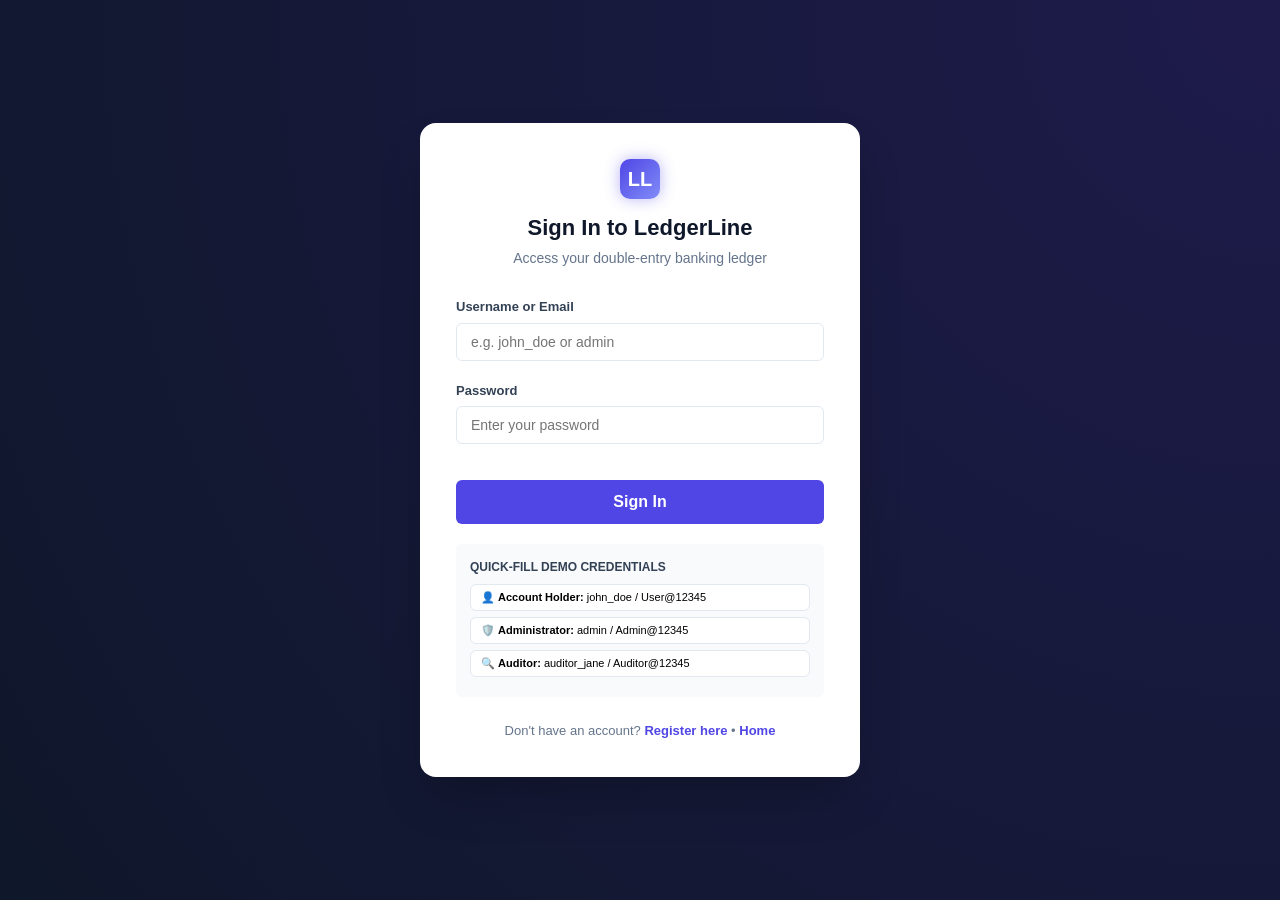
==== frontend/accounts.html @ 9b9c0b4f "feat(frontend): implement responsive digital banking dashboard UI and pages" ====
<!DOCTYPE html>
<html lang="en">
<head>
    <meta charset="UTF-8">
    <meta name="viewport" content="width=device-width, initial-scale=1.0">
    <title>Account Management | LedgerLine Financial Platform</title>
    <link rel="stylesheet" href="css/style.css">
    <link rel="icon" href="data:image/svg+xml,<svg xmlns='http://www.w3.org/2000/svg' viewBox='0 0 100 100'><text y='.9em' font-size='90'>⚖️</text></svg>">
</head>
<body>
    <div class="app-container">
        <!-- Sidebar Navigation -->
        <aside class="sidebar" id="sidebar">
            <div class="sidebar-header">
                <div class="logo-badge">LL</div>
                <div class="logo-text">
                    <h2>LEDGERLINE</h2>
                    <span>Banking Core</span>
                </div>
            </div>
            
            <nav class="sidebar-nav" id="sidebar-nav">
                <!-- Dynamically generated based on user role -->
            </nav>

            <div class="sidebar-footer">
                <div class="user-profile-badge">
                    <div class="user-avatar" id="user-display-avatar">U</div>
                    <div class="user-info">
                        <div class="user-name" id="user-display-name">Loading...</div>
                        <div class="user-role-badge" id="user-display-role">Account Holder</div>
                    </div>
                </div>
            </div>
        </aside>

        <!-- Main Wrapper -->
        <div class="main-wrapper" style="margin-left: 260px; width: calc(100% - 260px); min-height: 100vh; display: flex; flex-direction: column;">
            <header class="top-header" style="background:#ffffff;border-bottom:1px solid #e2e8f0;padding:16px 28px;display:flex;justify-content:space-between;align-items:center;">
                <div>
                    <h1 class="page-title" style="font-size:22px;font-weight:700;color:#0f172a;">Accounts Portfolio</h1>
                    <p style="font-size:13px;color:#64748b;">Manage personal deposit accounts and review balances</p>
                </div>
                <div style="display:flex;gap:12px;align-items:center;">
                    <button class="btn btn-outline btn-sm" onclick="Auth.logout()">
                        Sign Out
                    </button>
                </div>
            </header>

            <main class="content-body" style="padding:28px;flex:1;">
                <!-- Account Creation Card (Shown for Account Holders) -->
                <div class="card" style="background:#ffffff;border:1px solid #e2e8f0;border-radius:12px;padding:24px;margin-bottom:28px;box-shadow:var(--shadow-sm);">
                    <div class="card-header" style="margin-bottom:16px;">
                        <h3 style="font-size:16px;font-weight:700;color:#0f172a;">Open New Financial Account</h3>
                        <p style="font-size:13px;color:#64748b;">Generate an isolated double-entry deposit account</p>
                    </div>

                    <form id="form-create-account" style="display:grid;grid-template-columns:repeat(auto-fit, minmax(200px, 1fr)) 160px;gap:16px;align-items:flex-end;">
                        <div class="form-group" style="margin-bottom:0;">
                            <label class="form-label" for="account-name">Account Name / Purpose</label>
                            <input type="text" id="account-name" class="form-control" placeholder="e.g. Primary Checking" required>
                        </div>

                        <div class="form-group" style="margin-bottom:0;">
                            <label class="form-label" for="account-type">Account Type</label>
                            <select id="account-type" class="form-control" required>
                                <option value="CHECKING">CHECKING</option>
                                <option value="SAVINGS">SAVINGS</option>
                            </select>
                        </div>

                        <div class="form-group" style="margin-bottom:0;">
                            <label class="form-label" for="initial-deposit">Initial Deposit ($ USD)</label>
                            <input type="number" id="initial-deposit" class="form-control" step="0.01" min="0" value="0.00">
                        </div>

                        <div>
                            <button type="submit" id="btn-create-account" class="btn btn-primary" style="width:100%;height:42px;">
                                Open Account
                            </button>
                        </div>
                    </form>
                </div>

                <!-- Accounts Table -->
                <div class="card" style="background:#ffffff;border:1px solid #e2e8f0;border-radius:12px;padding:24px;box-shadow:var(--shadow-sm);">
                    <div class="card-header" style="display:flex;justify-content:space-between;align-items:center;margin-bottom:20px;">
                        <div>
                            <h3 style="font-size:16px;font-weight:700;color:#0f172a;">Active Accounts</h3>
                            <p style="font-size:13px;color:#64748b;">Live balance and status records</p>
                        </div>
                        <button class="btn btn-outline btn-sm" onclick="loadAccounts()">↻ Refresh</button>
                    </div>

                    <div class="table-responsive">
                        <table class="data-table">
                            <thead>
                                <tr>
                                    <th>Account Number</th>
                                    <th>Account Name</th>
                                    <th>Type</th>
                                    <th>Owner</th>
                                    <th>Balance</th>
                                    <th>Status</th>
                                    <th>Operations</th>
                                </tr>
                            </thead>
                            <tbody id="accounts-table-body">
                                <tr>
                                    <td colspan="7" style="text-align:center;padding:24px;">Loading accounts...</td>
                                </tr>
                            </tbody>
                        </table>
                    </div>
                </div>
            </main>
        </div>
    </div>

    <script src="js/auth.js"></script>
    <script src="js/accounts.js"></script>
</body>
</html>
---- frontend/css/style.css ----
/* =====================================================================
   LEDGERLINE - MODERN BANKING DASHBOARD DESIGN SYSTEM
   ===================================================================== */

:root {
  --primary: #4f46e5;
  --primary-hover: #4338ca;
  --primary-light: #eef2ff;
  --success: #10b981;
  --success-dark: #059669;
  --success-light: #ecfdf5;
  --danger: #ef4444;
  --danger-dark: #dc2626;
  --danger-light: #fef2f2;
  --warning: #f59e0b;
  --warning-light: #fffbeb;
  --slate-900: #0f172a;
  --slate-800: #1e293b;
  --slate-700: #334155;
  --slate-600: #475569;
  --slate-500: #64748b;
  --slate-400: #94a3b8;
  --slate-200: #e2e8f0;
  --slate-100: #f1f5f9;
  --slate-50: #f8fafc;
  --white: #ffffff;
  
  --font-family: -apple-system, BlinkMacSystemFont, "Segoe UI", Roboto, "Helvetica Neue", Arial, sans-serif;
  --radius-sm: 6px;
  --radius-md: 10px;
  --radius-lg: 16px;
  --radius-full: 9999px;
  
  --shadow-sm: 0 1px 2px 0 rgb(0 0 0 / 0.05);
  --shadow-md: 0 4px 6px -1px rgb(0 0 0 / 0.1), 0 2px 4px -2px rgb(0 0 0 / 0.1);
  --shadow-lg: 0 10px 15px -3px rgb(0 0 0 / 0.1), 0 4px 6px -4px rgb(0 0 0 / 0.1);
  --shadow-xl: 0 20px 25px -5px rgb(0 0 0 / 0.1), 0 8px 10px -6px rgb(0 0 0 / 0.1);
}

* {
  margin: 0;
  padding: 0;
  box-sizing: border-box;
}

body {
  font-family: var(--font-family);
  background-color: var(--slate-50);
  color: var(--slate-800);
  line-height: 1.5;
  min-height: 100vh;
}

/* =====================================================================
   LAYOUT: SIDEBAR + MAIN CONTENT
   ===================================================================== */
.app-container {
  display: flex;
  min-height: 100vh;
}

.sidebar {
  width: 260px;
  background-color: var(--slate-900);
  color: var(--slate-200);
  display: flex;
  flex-direction: column;
  position: fixed;
  top: 0;
  bottom: 0;
  left: 0;
  z-index: 40;
  transition: all 0.3s ease;
}

.sidebar-header {
  padding: 24px;
  display: flex;
  align-items: center;
  gap: 12px;
  border-bottom: 1px solid rgba(255, 255, 255, 0.08);
}

.logo-badge {
  width: 40px;
  height: 40px;
  background: linear-gradient(135deg, var(--primary), #818cf8);
  border-radius: var(--radius-md);
  display: flex;
  align-items: center;
  justify-content: center;
  font-weight: 700;
  color: var(--white);
  font-size: 20px;
  box-shadow: 0 0 15px rgba(79, 70, 229, 0.4);
}

.logo-text h2 {
  font-size: 18px;
  font-weight: 700;
  color: var(--white);
  letter-spacing: -0.5px;
}

.logo-text span {
  font-size: 11px;
  text-transform: uppercase;
  letter-spacing: 1.5px;
  color: var(--slate-400);
}

.sidebar-nav {
  padding: 20px 14px;
  flex: 1;
  overflow-y: auto;
}

.nav-section-title {
  font-size: 11px;
  text-transform: uppercase;
  color: var(--slate-500);
  font-weight: 600;
  padding: 10px 12px 6px;
  letter-spacing: 1px;
}

.nav-item {
  display: flex;
  align-items: center;
  gap: 12px;
  padding: 10px 14px;
  color: var(--slate-300);
  text-decoration: none;
  border-radius: var(--radius-sm);
  margin-bottom: 4px;
  font-size: 14px;
  font-weight: 500;
  transition: all 0.15s ease;
}

.nav-item:hover {
  background-color: rgba(255, 255, 255, 0.06);
  color: var(--white);
}

.nav-item.active {
  background-color: var(--primary);
  color: var(--white);
  box-shadow: 0 4px 12px rgba(79, 70, 229, 0.35);
}

.nav-item .icon {
  font-size: 16px;
  width: 20px;
  text-align: center;
}

.sidebar-footer {
  padding: 20px 16px;
  border-top: 1px solid rgba(255, 255, 255, 0.08);
}

.user-profile-badge {
  display: flex;
  align-items: center;
  gap: 12px;
  padding: 10px;
  background-color: rgba(255, 255, 255, 0.04);
  border-radius: var(--radius-md);
}

.user-avatar {
  width: 36px;
  height: 36px;
  border-radius: var(--radius-full);
  background-color: var(--primary);
  display: flex;
  align-items: center;
  justify-content: center;
  font-weight: 600;
  color: var(--white);
  font-size: 14px;
}

.user-info {
  flex: 1;
  min-width: 0;
}

.user-name {
  font-size: 13px;
  font-weight: 600;
  color: var(--white);
  white-space: nowrap;
  overflow: hidden;
  text-overflow: ellipsis;
}

.user-role-badge {
  font-size: 10px;
  font-weight: 600;
  text-transform: uppercase;
  color: var(--slate-400);
}

.btn-logout {
  background: none;
  border: none;
  color: var(--slate-400);
  cursor: pointer;
  padding: 6px;
  border-radius: var(--radius-sm);
  transition: color 0.15s;
}

.btn-logout:hover {
  color: var(--danger);
}

/* =====================================================================
   MAIN CONTENT AREA
   ===================================================================== */
.main-wrapper {
  flex: 1;
  margin-left: 260px;
  display: flex;
  flex-direction: column;
  min-height: 100vh;
}

.top-bar {
  height: 70px;
  background-color: var(--white);
  border-bottom: 1px solid var(--slate-200);
  display: flex;
  align-items: center;
  justify-content: space-between;
  padding: 0 32px;
  position: sticky;
  top: 0;
  z-index: 30;
}

.page-title h1 {
  font-size: 20px;
  font-weight: 700;
  color: var(--slate-900);
}

.page-title p {
  font-size: 13px;
  color: var(--slate-500);
}

.top-bar-actions {
  display: flex;
  align-items: center;
  gap: 16px;
}

.content-body {
  padding: 32px;
  flex: 1;
}

/* =====================================================================
   COMPONENTS: STATS CARDS & DASHBOARD
   ===================================================================== */
.stats-grid {
  display: grid;
  grid-template-columns: repeat(auto-fit, minmax(240px, 1fr));
  gap: 20px;
  margin-bottom: 30px;
}

.stat-card {
  background-color: var(--white);
  border-radius: var(--radius-lg);
  padding: 24px;
  border: 1px solid var(--slate-200);
  box-shadow: var(--shadow-sm);
  display: flex;
  flex-direction: column;
  gap: 8px;
  position: relative;
  overflow: hidden;
}

.stat-card.primary {
  background: linear-gradient(135deg, var(--slate-900), var(--slate-800));
  color: var(--white);
  border: none;
}

.stat-card.primary .stat-title {
  color: var(--slate-400);
}

.stat-card.primary .stat-value {
  color: var(--white);
}

.stat-header {
  display: flex;
  align-items: center;
  justify-content: space-between;
}

.stat-title {
  font-size: 13px;
  font-weight: 600;
  text-transform: uppercase;
  color: var(--slate-500);
  letter-spacing: 0.5px;
}

.stat-icon {
  width: 36px;
  height: 36px;
  border-radius: var(--radius-sm);
  display: flex;
  align-items: center;
  justify-content: center;
  font-size: 18px;
}

.stat-icon.blue { background-color: var(--primary-light); color: var(--primary); }
.stat-icon.green { background-color: var(--success-light); color: var(--success-dark); }
.stat-icon.red { background-color: var(--danger-light); color: var(--danger-dark); }
.stat-icon.orange { background-color: var(--warning-light); color: var(--warning); }

.stat-value {
  font-size: 28px;
  font-weight: 700;
  color: var(--slate-900);
  font-variant-numeric: tabular-nums;
  letter-spacing: -0.5px;
}

.stat-subtext {
  font-size: 12px;
  color: var(--slate-500);
}

/* =====================================================================
   COMPONENTS: CARDS & FORMS
   ===================================================================== */
.card {
  background-color: var(--white);
  border-radius: var(--radius-lg);
  border: 1px solid var(--slate-200);
  box-shadow: var(--shadow-sm);
  margin-bottom: 24px;
  overflow: hidden;
}

.card-header {
  padding: 20px 24px;
  border-bottom: 1px solid var(--slate-200);
  display: flex;
  align-items: center;
  justify-content: space-between;
}

.card-header h3 {
  font-size: 16px;
  font-weight: 600;
  color: var(--slate-900);
}

.card-body {
  padding: 24px;
}

/* Forms */
.form-grid {
  display: grid;
  grid-template-columns: repeat(auto-fit, minmax(280px, 1fr));
  gap: 20px;
}

.form-group {
  margin-bottom: 20px;
}

.form-label {
  display: block;
  font-size: 13px;
  font-weight: 600;
  color: var(--slate-700);
  margin-bottom: 6px;
}

.form-control {
  width: 100%;
  padding: 10px 14px;
  font-size: 14px;
  font-family: inherit;
  color: var(--slate-900);
  background-color: var(--white);
  border: 1px solid var(--slate-200);
  border-radius: var(--radius-sm);
  transition: all 0.15s ease;
}

.form-control:focus {
  outline: none;
  border-color: var(--primary);
  box-shadow: 0 0 0 3px rgba(79, 70, 229, 0.15);
}

.form-control[readonly],
.form-control:disabled {
  background-color: var(--slate-100);
  cursor: not-allowed;
}

.form-hint {
  font-size: 12px;
  color: var(--slate-500);
  margin-top: 4px;
}

/* Buttons */
.btn {
  display: inline-flex;
  align-items: center;
  justify-content: center;
  gap: 8px;
  padding: 10px 18px;
  font-size: 14px;
  font-weight: 600;
  font-family: inherit;
  border-radius: var(--radius-sm);
  cursor: pointer;
  transition: all 0.15s ease;
  border: 1px solid transparent;
  text-decoration: none;
}

.btn-primary {
  background-color: var(--primary);
  color: var(--white);
}

.btn-primary:hover {
  background-color: var(--primary-hover);
  box-shadow: 0 4px 12px rgba(79, 70, 229, 0.25);
}

.btn-success {
  background-color: var(--success);
  color: var(--white);
}

.btn-success:hover {
  background-color: var(--success-dark);
}

.btn-danger {
  background-color: var(--danger);
  color: var(--white);
}

.btn-danger:hover {
  background-color: var(--danger-dark);
}

.btn-outline {
  background-color: transparent;
  border-color: var(--slate-200);
  color: var(--slate-700);
}

.btn-outline:hover {
  background-color: var(--slate-100);
}

.btn-sm {
  padding: 6px 12px;
  font-size: 12px;
}

.btn-lg {
  padding: 12px 24px;
  font-size: 16px;
}

.btn-block {
  width: 100%;
}

/* =====================================================================
   COMPONENTS: TABLES
   ===================================================================== */
.table-responsive {
  width: 100%;
  overflow-x: auto;
}

.data-table {
  width: 100%;
  border-collapse: collapse;
  text-align: left;
  font-size: 13px;
}

.data-table th {
  background-color: var(--slate-50);
  padding: 12px 16px;
  font-weight: 600;
  color: var(--slate-600);
  border-bottom: 1px solid var(--slate-200);
  text-transform: uppercase;
  font-size: 11px;
  letter-spacing: 0.5px;
}

.data-table td {
  padding: 14px 16px;
  border-bottom: 1px solid var(--slate-100);
  color: var(--slate-700);
  font-variant-numeric: tabular-nums;
}

.data-table tr:hover {
  background-color: var(--slate-50);
}

/* Badges */
.badge {
  display: inline-flex;
  align-items: center;
  gap: 4px;
  padding: 4px 8px;
  border-radius: var(--radius-full);
  font-size: 11px;
  font-weight: 600;
  text-transform: uppercase;
}

.badge-success { background-color: var(--success-light); color: var(--success-dark); }
.badge-danger { background-color: var(--danger-light); color: var(--danger-dark); }
.badge-warning { background-color: var(--warning-light); color: var(--warning); }
.badge-info { background-color: var(--primary-light); color: var(--primary); }
.badge-neutral { background-color: var(--slate-100); color: var(--slate-600); }

.amount-positive { color: var(--success-dark); font-weight: 600; }
.amount-negative { color: var(--danger-dark); font-weight: 600; }

/* =====================================================================
   COMPONENTS: TOAST NOTIFICATIONS & MODALS
   ===================================================================== */
#toast-container {
  position: fixed;
  top: 24px;
  right: 24px;
  z-index: 1000;
  display: flex;
  flex-direction: column;
  gap: 10px;
}

.toast {
  min-width: 300px;
  max-width: 420px;
  padding: 14px 18px;
  border-radius: var(--radius-md);
  box-shadow: var(--shadow-lg);
  font-size: 14px;
  font-weight: 500;
  color: var(--white);
  display: flex;
  align-items: center;
  justify-content: space-between;
  gap: 12px;
  animation: slideIn 0.3s ease forwards;
}

.toast.success { background-color: var(--slate-900); border-left: 4px solid var(--success); }
.toast.error { background-color: var(--slate-900); border-left: 4px solid var(--danger); }
.toast.info { background-color: var(--slate-900); border-left: 4px solid var(--primary); }

@keyframes slideIn {
  from { transform: translateX(100%); opacity: 0; }
  to { transform: translateX(0); opacity: 1; }
}

/* Modal Dialog */
.modal-overlay {
  position: fixed;
  inset: 0;
  background-color: rgba(15, 23, 42, 0.6);
  backdrop-filter: blur(4px);
  display: flex;
  align-items: center;
  justify-content: center;
  z-index: 500;
  opacity: 0;
  visibility: hidden;
  transition: all 0.2s ease;
}

.modal-overlay.active {
  opacity: 1;
  visibility: visible;
}

.modal-card {
  background-color: var(--white);
  border-radius: var(--radius-lg);
  max-width: 460px;
  width: 90%;
  padding: 24px;
  box-shadow: var(--shadow-xl);
}

.modal-header {
  display: flex;
  align-items: center;
  gap: 12px;
  margin-bottom: 16px;
}

.modal-icon {
  width: 40px;
  height: 40px;
  border-radius: var(--radius-full);
  display: flex;
  align-items: center;
  justify-content: center;
  font-size: 20px;
}

.modal-title {
  font-size: 18px;
  font-weight: 700;
  color: var(--slate-900);
}

.modal-body {
  font-size: 14px;
  color: var(--slate-600);
  margin-bottom: 24px;
  line-height: 1.6;
}

.modal-details {
  background-color: var(--slate-50);
  border-radius: var(--radius-sm);
  padding: 12px 16px;
  margin: 12px 0;
  border: 1px solid var(--slate-200);
  font-size: 13px;
}

.modal-actions {
  display: flex;
  gap: 12px;
  justify-content: flex-end;
}

/* =====================================================================
   AUTH PAGES (LOGIN / REGISTER / LANDING)
   ===================================================================== */
.auth-page {
  display: flex;
  align-items: center;
  justify-content: center;
  min-height: 100vh;
  padding: 24px;
  background: radial-gradient(circle at top right, #1e1b4b, #0f172a);
}

.auth-card {
  background-color: var(--white);
  border-radius: var(--radius-lg);
  width: 100%;
  max-width: 440px;
  padding: 36px;
  box-shadow: 0 25px 50px -12px rgba(0, 0, 0, 0.25);
}

.auth-brand {
  text-align: center;
  margin-bottom: 28px;
}

.auth-brand .logo-badge {
  margin: 0 auto 12px;
}

.auth-brand h2 {
  font-size: 22px;
  font-weight: 700;
  color: var(--slate-900);
}

.auth-brand p {
  font-size: 14px;
  color: var(--slate-500);
  margin-top: 4px;
}

.auth-footer {
  margin-top: 24px;
  text-align: center;
  font-size: 13px;
  color: var(--slate-500);
}

.auth-footer a {
  color: var(--primary);
  font-weight: 600;
  text-decoration: none;
}

.demo-credentials-box {
  background-color: var(--slate-50);
  border: 1px dashed var(--slate-300);
  border-radius: var(--radius-sm);
  padding: 14px;
  margin-top: 20px;
  font-size: 12px;
}

.demo-credentials-box h4 {
  font-size: 12px;
  font-weight: 700;
  color: var(--slate-700);
  margin-bottom: 8px;
  text-transform: uppercase;
}

.demo-user-btn {
  display: block;
  width: 100%;
  text-align: left;
  background: var(--white);
  border: 1px solid var(--slate-200);
  padding: 6px 10px;
  border-radius: var(--radius-sm);
  margin-bottom: 6px;
  cursor: pointer;
  font-size: 11px;
}

.demo-user-btn:hover {
  background-color: var(--primary-light);
  border-color: var(--primary);
}

/* =====================================================================
   RESPONSIVE DESIGN
   ===================================================================== */
@media (max-width: 900px) {
  .sidebar {
    transform: translateX(-100%);
  }
  .sidebar.mobile-open {
    transform: translateX(0);
  }
  .main-wrapper {
    margin-left: 0;
  }
}
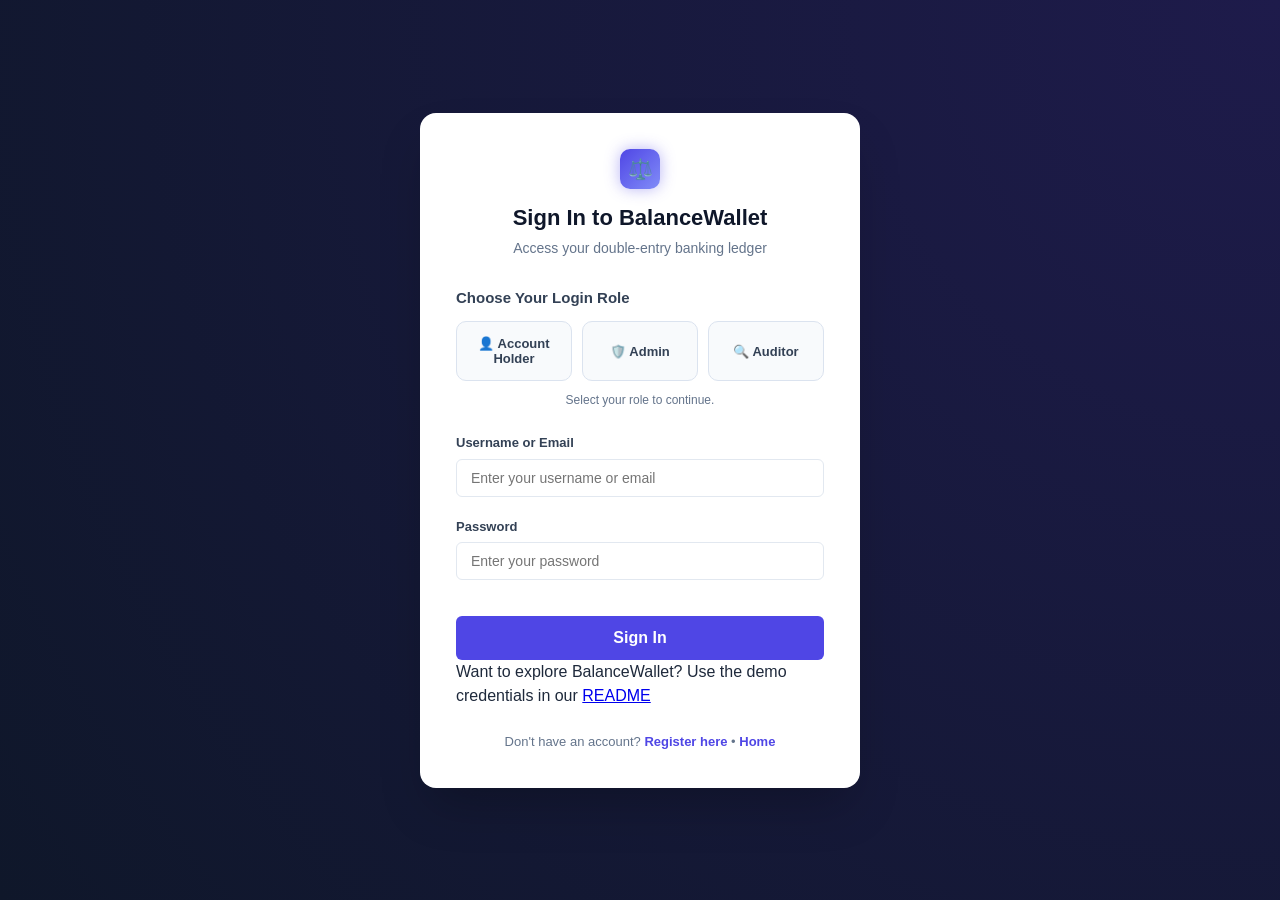
==== commit 23d998c5: "Update title and logo for accounts page" ====
--- a/frontend/accounts.html
+++ b/frontend/accounts.html
@@ -3,7 +3,7 @@
 <head>
     <meta charset="UTF-8">
     <meta name="viewport" content="width=device-width, initial-scale=1.0">
-    <title>Account Management | LedgerLine Financial Platform</title>
+    <title>Account Management | BalanceWallet</title>
     <link rel="stylesheet" href="css/style.css">
     <link rel="icon" href="data:image/svg+xml,<svg xmlns='http://www.w3.org/2000/svg' viewBox='0 0 100 100'><text y='.9em' font-size='90'>⚖️</text></svg>">
 </head>
@@ -12,9 +12,9 @@
         <!-- Sidebar Navigation -->
         <aside class="sidebar" id="sidebar">
             <div class="sidebar-header">
-                <div class="logo-badge">LL</div>
+                <div class="logo-badge">⚖️</div>
                 <div class="logo-text">
-                    <h2>LEDGERLINE</h2>
+                    <h2>BalanceWallet</h2>
                     <span>Banking Core</span>
                 </div>
             </div>
--- a/frontend/css/style.css
+++ b/frontend/css/style.css
@@ -763,4 +763,147 @@
   .main-wrapper {
     margin-left: 0;
   }
-}
+  .evaluator-note {
+    text-align: center;
+    font-size: 11px;
+    color: #94a3b8;
+    margin-top: 8px;
+    line-height: 1.5;
+  }
+
+  .evaluator-note a {
+      color: #4f46e5;
+      font-weight: 600;
+      text-decoration: none;
+  }
+  .logout-overlay {
+    position: fixed;
+    inset: 0;
+    background: rgba(0, 0, 0, 0.55);
+    display: flex;
+    justify-content: center;
+    align-items: center;
+    z-index: 9999;
+}
+
+.logout-modal {
+    background: white;
+    padding: 28px;
+    border-radius: 14px;
+    width: 320px;
+    text-align: center;
+    box-shadow: 0 10px 30px rgba(0,0,0,0.2);
+}
+
+.logout-modal h3 {
+    margin-bottom: 10px;
+}
+
+.logout-modal p {
+    color: #64748b;
+    font-size: 14px;
+}
+
+.logout-actions {
+    display: flex;
+    justify-content: center;
+    gap: 12px;
+    margin-top: 22px;
+}
+
+.logout-actions button {
+    padding: 10px 20px;
+    border: none;
+    border-radius: 7px;
+    cursor: pointer;
+    font-weight: 600;
+}
+}
+/* Logout Confirmation Modal */
+
+.logout-modal-overlay {
+    position: fixed;
+    inset: 0;
+    background: rgba(15, 23, 42, 0.65);
+    backdrop-filter: blur(4px);
+    display: flex;
+    align-items: center;
+    justify-content: center;
+    z-index: 10000;
+    padding: 20px;
+}
+
+.logout-modal {
+    background: #ffffff;
+    width: 100%;
+    max-width: 400px;
+    padding: 32px;
+    border-radius: 16px;
+    text-align: center;
+    box-shadow: 0 20px 60px rgba(0, 0, 0, 0.25);
+    animation: logoutModalAppear 0.2s ease-out;
+}
+
+.logout-modal-icon {
+    font-size: 38px;
+    margin-bottom: 14px;
+}
+
+.logout-modal h2 {
+    font-size: 22px;
+    color: #0f172a;
+    margin-bottom: 12px;
+}
+
+.logout-modal p {
+    font-size: 14px;
+    color: #64748b;
+    line-height: 1.6;
+    margin-bottom: 26px;
+}
+
+.logout-modal-actions {
+    display: flex;
+    gap: 12px;
+}
+
+.logout-modal-actions button {
+    flex: 1;
+    padding: 12px 10px;
+    border-radius: 8px;
+    font-size: 13px;
+    font-weight: 600;
+    cursor: pointer;
+    transition: 0.2s ease;
+}
+
+.logout-cancel-btn {
+    background: #f1f5f9;
+    color: #334155;
+    border: 1px solid #cbd5e1;
+}
+
+.logout-cancel-btn:hover {
+    background: #e2e8f0;
+}
+
+.logout-confirm-btn {
+    background: #dc2626;
+    color: white;
+    border: none;
+}
+
+.logout-confirm-btn:hover {
+    background: #b91c1c;
+}
+
+@keyframes logoutModalAppear {
+    from {
+        opacity: 0;
+        transform: translateY(12px) scale(0.96);
+    }
+    to {
+        opacity: 1;
+        transform: translateY(0) scale(1);
+    }
+  }
